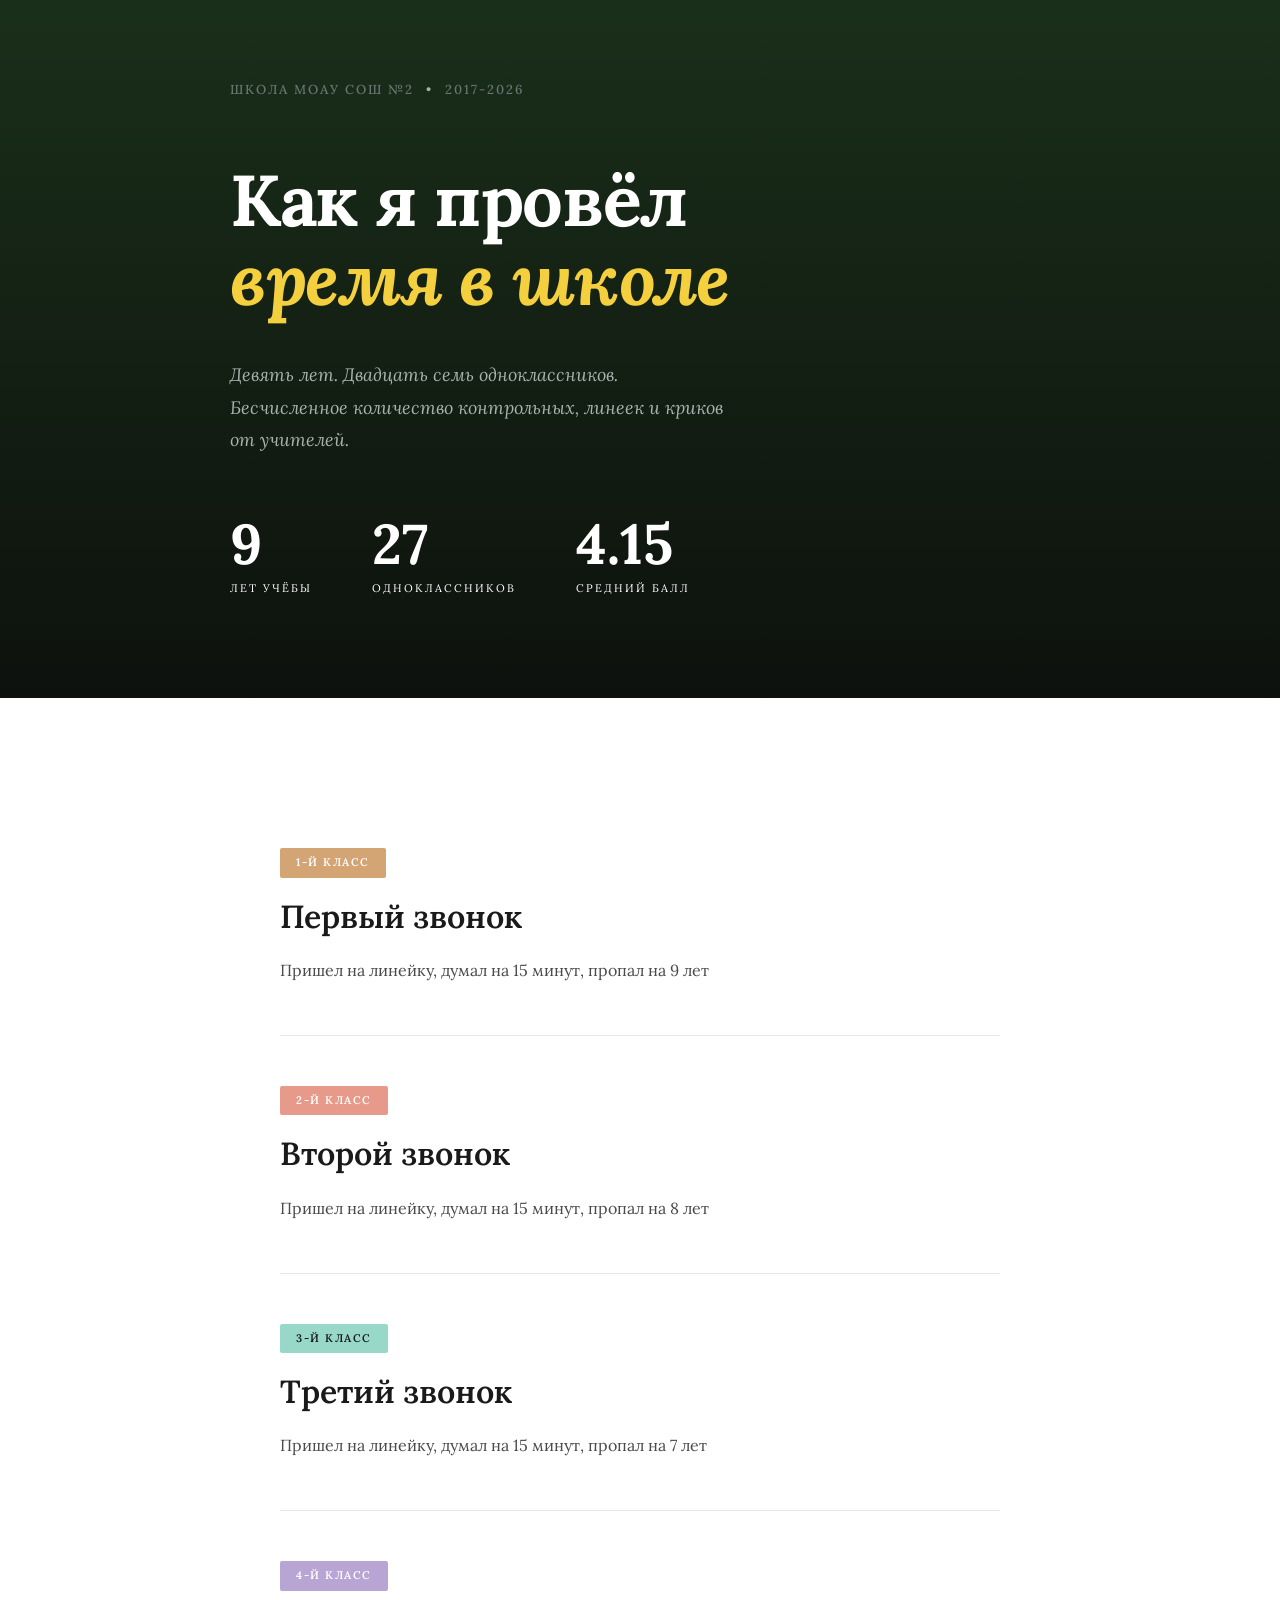
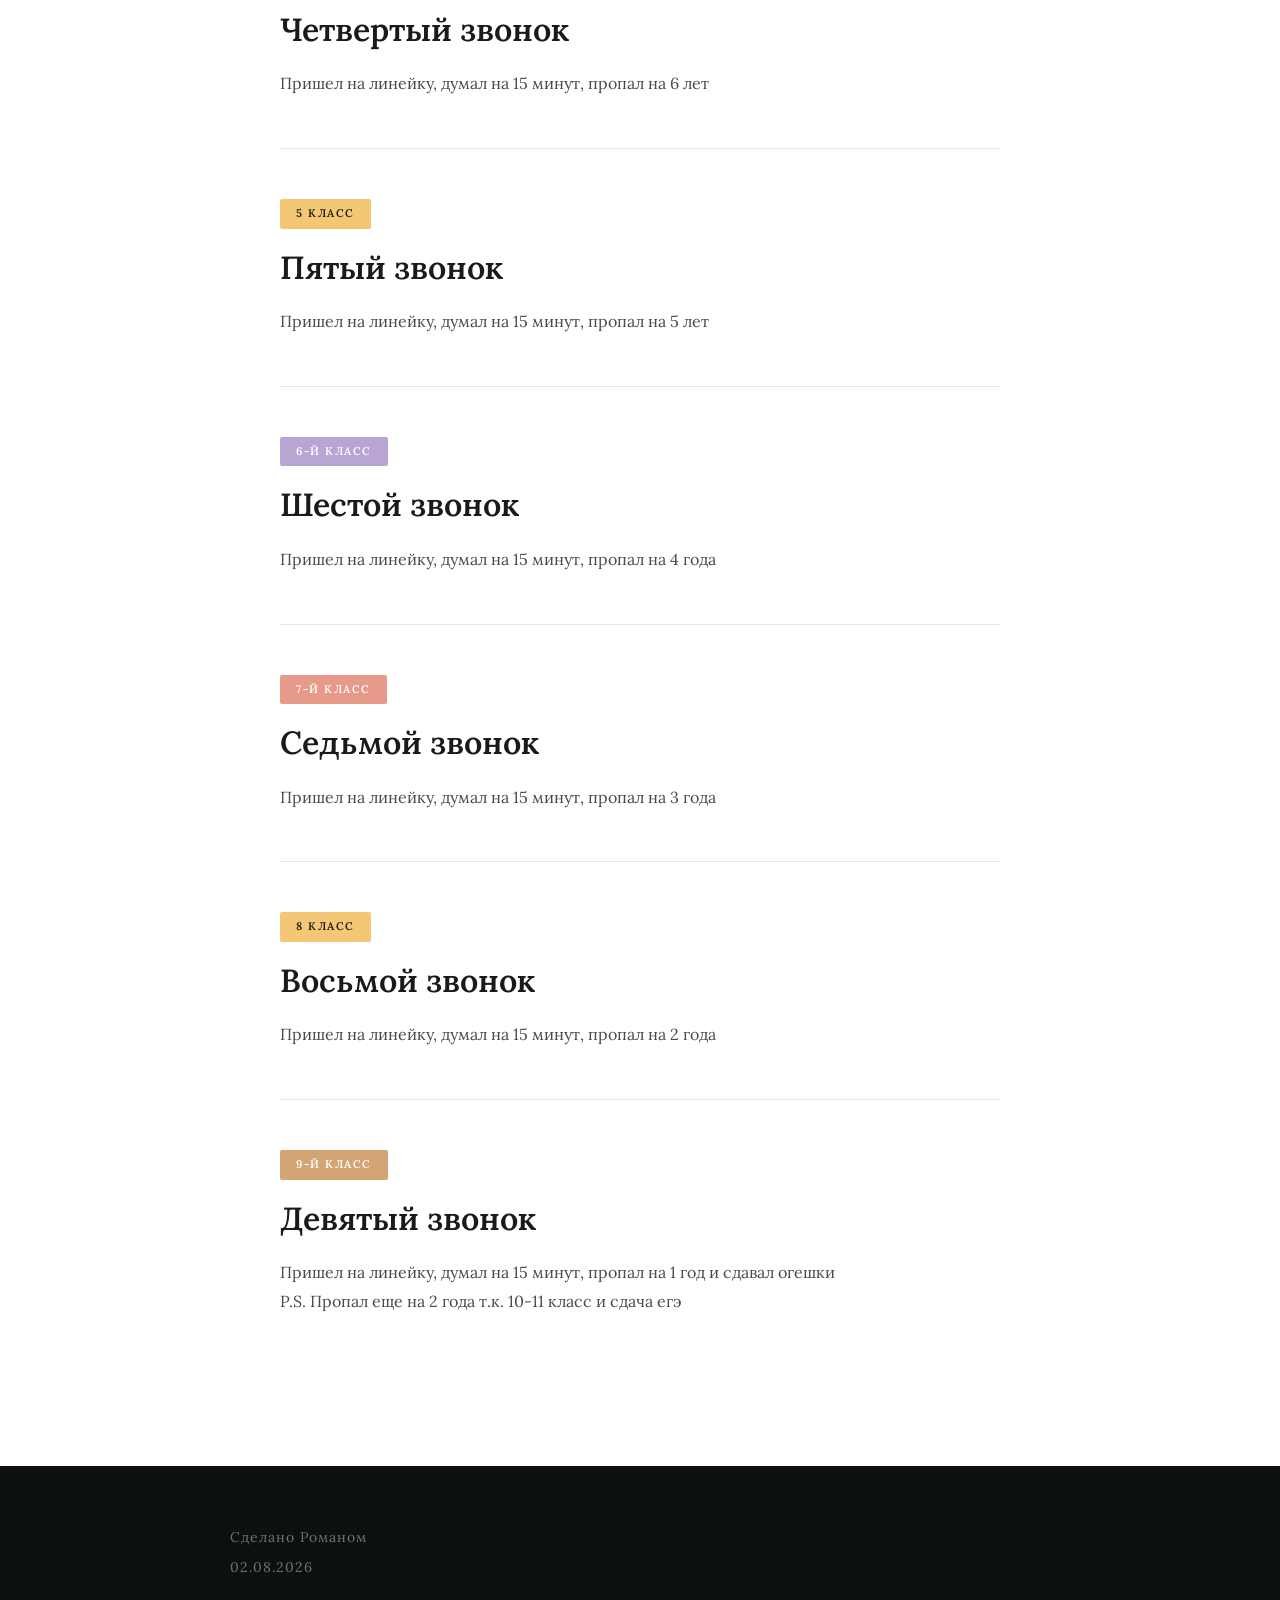
==== index.html @ ccbfd5a4 "Add files via upload" ====
<!DOCTYPE html>
<html lang="ru">
<head>
    <meta charset="UTF-8">
    <meta name="viewport" content="width=device-width, initial-scale=1.0">
    <title>Как я провёл время в школе — Школа МОАУ СОШ №2</title>
    <link rel="preconnect" href="https://fonts.googleapis.com">
    <link rel="preconnect" href="https://fonts.gstatic.com" crossorigin>
    <link href="https://fonts.googleapis.com/css2?family=Lora:ital,wght@0,400;0,500;0,600;0,700;1,400&display=swap" rel="stylesheet">
    <link rel="stylesheet" href="style.css">
</head>
<body>
    <section class="hero">
        <div class="container">
            <div class="school-header">
                <span>ШКОЛА МОАУ СОШ №2</span>
                <span class="divider">•</span>
                <time>2017-2026</time>
            </div>

            <h1 class="hero-title">
                Как я провёл<br>
                <span class="highlight">время в школе</span>
            </h1>

            <p class="hero-description">
                Девять лет. Двадцать семь одноклассников.<br>
                Бесчисленное количество контрольных, линеек и криков<br>
                от учителей.
            </p>

            <div class="statistics">
                <div class="stat-item">
                    <div class="stat-number">9</div>
                    <div class="stat-label">ЛЕТ УЧЁБЫ</div>
                </div>
                <div class="stat-item">
                    <div class="stat-number">27</div>
                    <div class="stat-label">ОДНОКЛАССНИКОВ</div>
                </div>
                <div class="stat-item">
                    <div class="stat-number">4.15</div>
                    <div class="stat-label">СРЕДНИЙ БАЛЛ</div>
                </div>
            </div>
        </div>
    </section>
    <section class="timeline">
        <div class="container">
            <article class="timeline-item">
                <div class="grade-badge badge-1">1-Й КЛАСС</div>
                <h2 class="timeline-title">Первый звонок</h2>
                <p class="timeline-text">
                    Пришел на линейку, думал на 15 минут, пропал на 9 лет
                </p>
            </article>

            <article class="timeline-item">
                <div class="grade-badge badge-2">2-Й КЛАСС</div>
                <h2 class="timeline-title">Второй звонок</h2>
                <p class="timeline-text">
                    Пришел на линейку, думал на 15 минут, пропал на 8 лет
                </p>
            </article>
            <article class="timeline-item">
                <div class="grade-badge badge-3">3-Й КЛАСС</div>
                <h2 class="timeline-title">Третий звонок</h2>
                <p class="timeline-text">
                   Пришел на линейку, думал на 15 минут, пропал на 7 лет
                </p>
            </article>
            <article class="timeline-item">
                <div class="grade-badge badge-4">4-Й КЛАСС</div>
                <h2 class="timeline-title">Четвертый звонок</h2>
                <p class="timeline-text">
                    Пришел на линейку, думал на 15 минут, пропал на 6 лет
                </p>
            </article>
            <article class="timeline-item">
                <div class="grade-badge badge-5">5 КЛАСС</div>
                <h2 class="timeline-title">Пятый звонок</h2>
                <p class="timeline-text">
                    Пришел на линейку, думал на 15 минут, пропал на 5 лет
                </p>
            </article>
            <article class="timeline-item">
                <div class="grade-badge badge-4">6-Й КЛАСС</div>
                <h2 class="timeline-title">Шестой звонок</h2>
                <p class="timeline-text">
                   Пришел на линейку, думал на 15 минут, пропал на 4 года
            </article>
             <article class="timeline-item">
                <div class="grade-badge badge-2">7-Й КЛАСС</div>
                <h2 class="timeline-title">Седьмой звонок</h2>
                <p class="timeline-text">
                    Пришел на линейку, думал на 15 минут, пропал на 3 года
                </p>
            </article>
             <article class="timeline-item">
                <div class="grade-badge badge-5">8 КЛАСС</div>
                <h2 class="timeline-title">Восьмой звонок</h2>
                <p class="timeline-text">
                   Пришел на линейку, думал на 15 минут, пропал на 2 года
                </p>
            </article>
              <article class="timeline-item">
                <div class="grade-badge badge-1">9-Й КЛАСС</div>
                <h2 class="timeline-title">Девятый звонок</h2>
                <p class="timeline-text">
                    Пришел на линейку, думал на 15 минут, пропал на 1 год и сдавал огешки<br>
                    P.S. Пропал еще на 2 года т.к. 10-11 класс и сдача егэ
                </p>
            </article>
        </div>
    </section>
    <footer class="footer">
        <div class="container">
            <p>Сделано Романом</p>
            <p class="footer-years">02.08.2026</p>
        </div>
    </footer>
</body>
</html>
---- style.css ----
* {
    margin: 0;
    padding: 0;
    box-sizing: border-box;
}

:root {
    --color-bg-dark: #0d110d;
    --color-bg-gradient-start: #1a2f1a;
    --color-bg-gradient-mid: #152415;
    --color-text-primary: #ffffff;
    --color-text-secondary: #a8b2ae;
    --color-text-muted: #6b7572;
    --color-gold: #f4d03f;
    --color-gold-light: #f7dc6f;
    --color-badge-1: #d4a574;
    --color-badge-2: #e89a8a;
    --color-badge-3: #98d8c8;
    --color-badge-4: #b8a5d4;
    --color-badge-5: #f4c774;
    --border-color: rgba(255, 255, 255, 0.08);
    --font-family: 'Lora', serif;
}

html {
    scroll-behavior: smooth;
}

body {
    font-family: var(--font-family);
    background-color: var(--color-bg-dark); /* Только тёмный цвет */
    color: var(--color-text-primary);
    line-height: 1.6;
    min-height: 100vh;
}

.container {
    max-width: 900px;
    margin: 0 auto;
    padding: 0 40px;
}


.hero {
    padding: 80px 0 100px;
    background: linear-gradient(180deg, #1a2f1a 0%, #0d110d 100%); /* Только тёмные цвета */
    position: relative;
}

.school-header {
    display: flex;
    align-items: center;
    gap: 12px;
    font-size: 13px;
    letter-spacing: 2px;
    text-transform: uppercase;
    color: var(--color-text-muted);
    margin-bottom: 60px;
    font-weight: 500;
}

.divider {
    color: var(--color-text-secondary);
}

.hero-title {
    font-size: clamp(42px, 8vw, 72px);
    font-weight: 700;
    line-height: 1.1;
    margin-bottom: 40px;
    letter-spacing: -0.02em;
}

.hero-title .highlight {
    color: var(--color-gold);
    font-style: italic;
    display: block;
}

.hero-description {
    font-size: 18px;
    line-height: 1.8;
    color: var(--color-text-secondary);
    margin-bottom: 60px;
    font-style: italic;
    font-weight: 400;
}
.statistics {
    display: flex;
    gap: 60px;
    margin-top: 60px;
}
.stat-item {
    text-align: left;
}
.stat-number {
    font-size: 56px;
    font-weight: 700;
    color: var(--color-text-primary);
    line-height: 1;
    margin-bottom: 8px;
}

.stat-label {
    font-size: 11px;
    letter-spacing: 2px;
    text-transform: uppercase;
    color: #0d110d
    font-weight: 500;
}
.timeline {
    padding: 100px 0;
    background: #ffffff; /* Чистый белый фон */
    color: #1a1a1a; /* Тёмный текст */
}

.timeline .container {
    max-width: 800px;
}
.timeline-item {
    padding: 50px 0;
    border-bottom: 1px solid #e8e8e8;
    opacity: 0;
    transform: translateY(30px);
    animation: fadeInUp 0.8s ease forwards;
}
.timeline-item:nth-child(1) { animation-delay: 0.1s; }
.timeline-item:nth-child(2) { animation-delay: 0.2s; }
.timeline-item:nth-child(3) { animation-delay: 0.3s; }
.timeline-item:nth-child(4) { animation-delay: 0.4s; }
.timeline-item:nth-child(5) { animation-delay: 0.5s; }
@keyframes fadeInUp {
    to {
        opacity: 1;
        transform: translateY(0);
    }
}
.timeline-item:last-child {
    border-bottom: none;
}
.grade-badge {
    display: inline-block;
    padding: 6px 16px;
    font-size: 11px;
    letter-spacing: 1.5px;
    text-transform: uppercase;
    font-weight: 600;
    margin-bottom: 20px;
    border-radius: 2px;
}
.badge-1 {
    background: var(--color-badge-1);
    color: #fff;
}
.badge-2 {
    background: var(--color-badge-2);
    color: #fff;
}
.badge-3 {
    background: var(--color-badge-3);
    color: #1a1a1a;
}
.badge-4 {
    background: var(--color-badge-4);
    color: #fff;
}
.badge-5 {
    background: var(--color-badge-5);
    color: #1a1a1a;
}
.timeline-title {
    font-size: 32px;
    font-weight: 600;
    color: #1a1a1a;
    margin-bottom: 20px;
    line-height: 1.2;
}
.timeline-text {
    font-size: 16px;
    line-height: 1.8;
    color: #4a4a4a;
    max-width: 600px;
}
.footer {
    padding: 60px 0;
    background: var(--color-bg-dark);
    color: var(--color-text-muted);
}
.footer p {
    font-size: 14px;
    color: var(--color-text-muted);
    letter-spacing: 1px;
    margin-bottom: 8px;
}
.footer-years {
    color: var(--color-text-secondary) ;
}
@media (max-width: 768px) {
    .container {
        padding: 0 24px;
    }

    .hero {
        padding: 60px 0 80px;
    }

    .hero-description {
        font-size: 16px;
    }

    .statistics {
        flex-direction: column;
        gap: 40px;
    }

    .stat-number {
        font-size: 48px;
    }

    .timeline {
        padding: 60px 0;
    }

    .timeline-title {
        font-size: 24px;
    }

    .timeline-text {
        font-size: 15px;
    }
}

@media (max-width: 480px) {
    .hero-title {
        font-size: 36px;
    }

    .stat-number {
        font-size: 40px;
    }

    .timeline-title {
        font-size: 22px;
    }
}
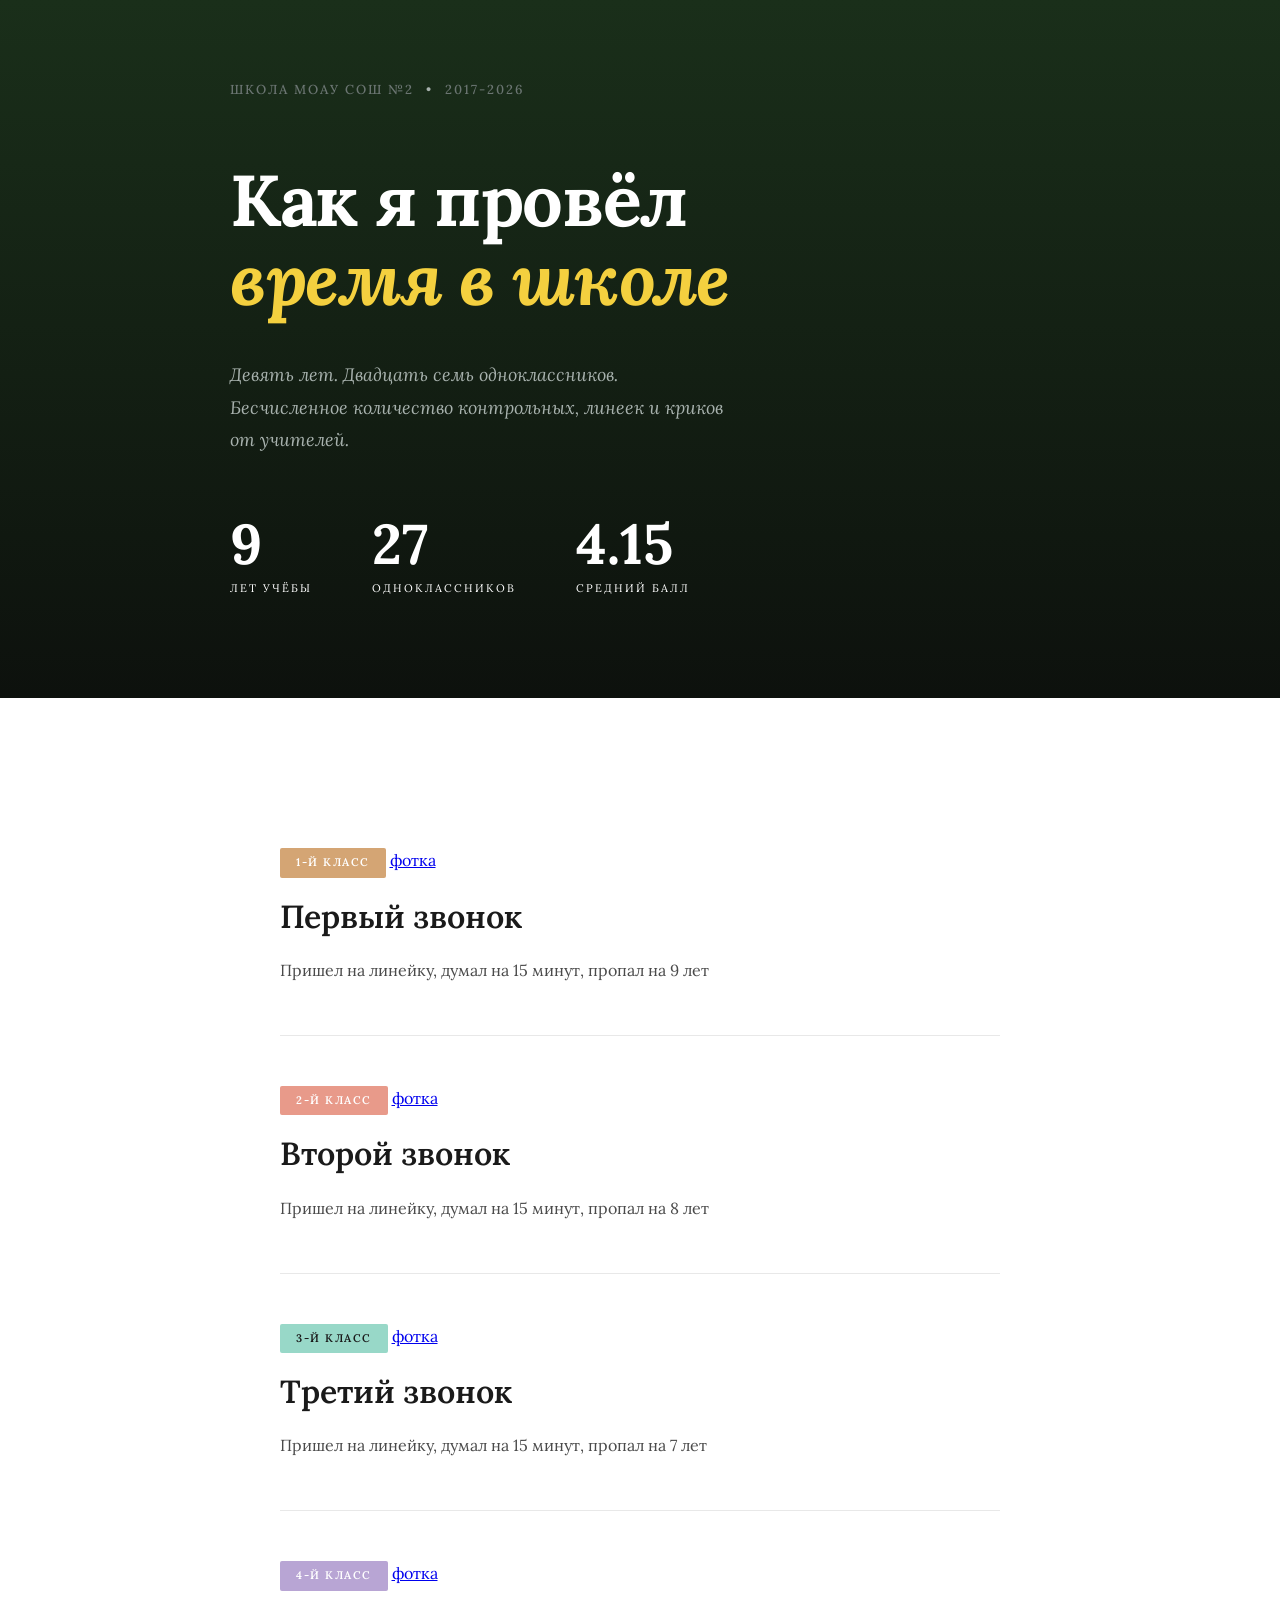
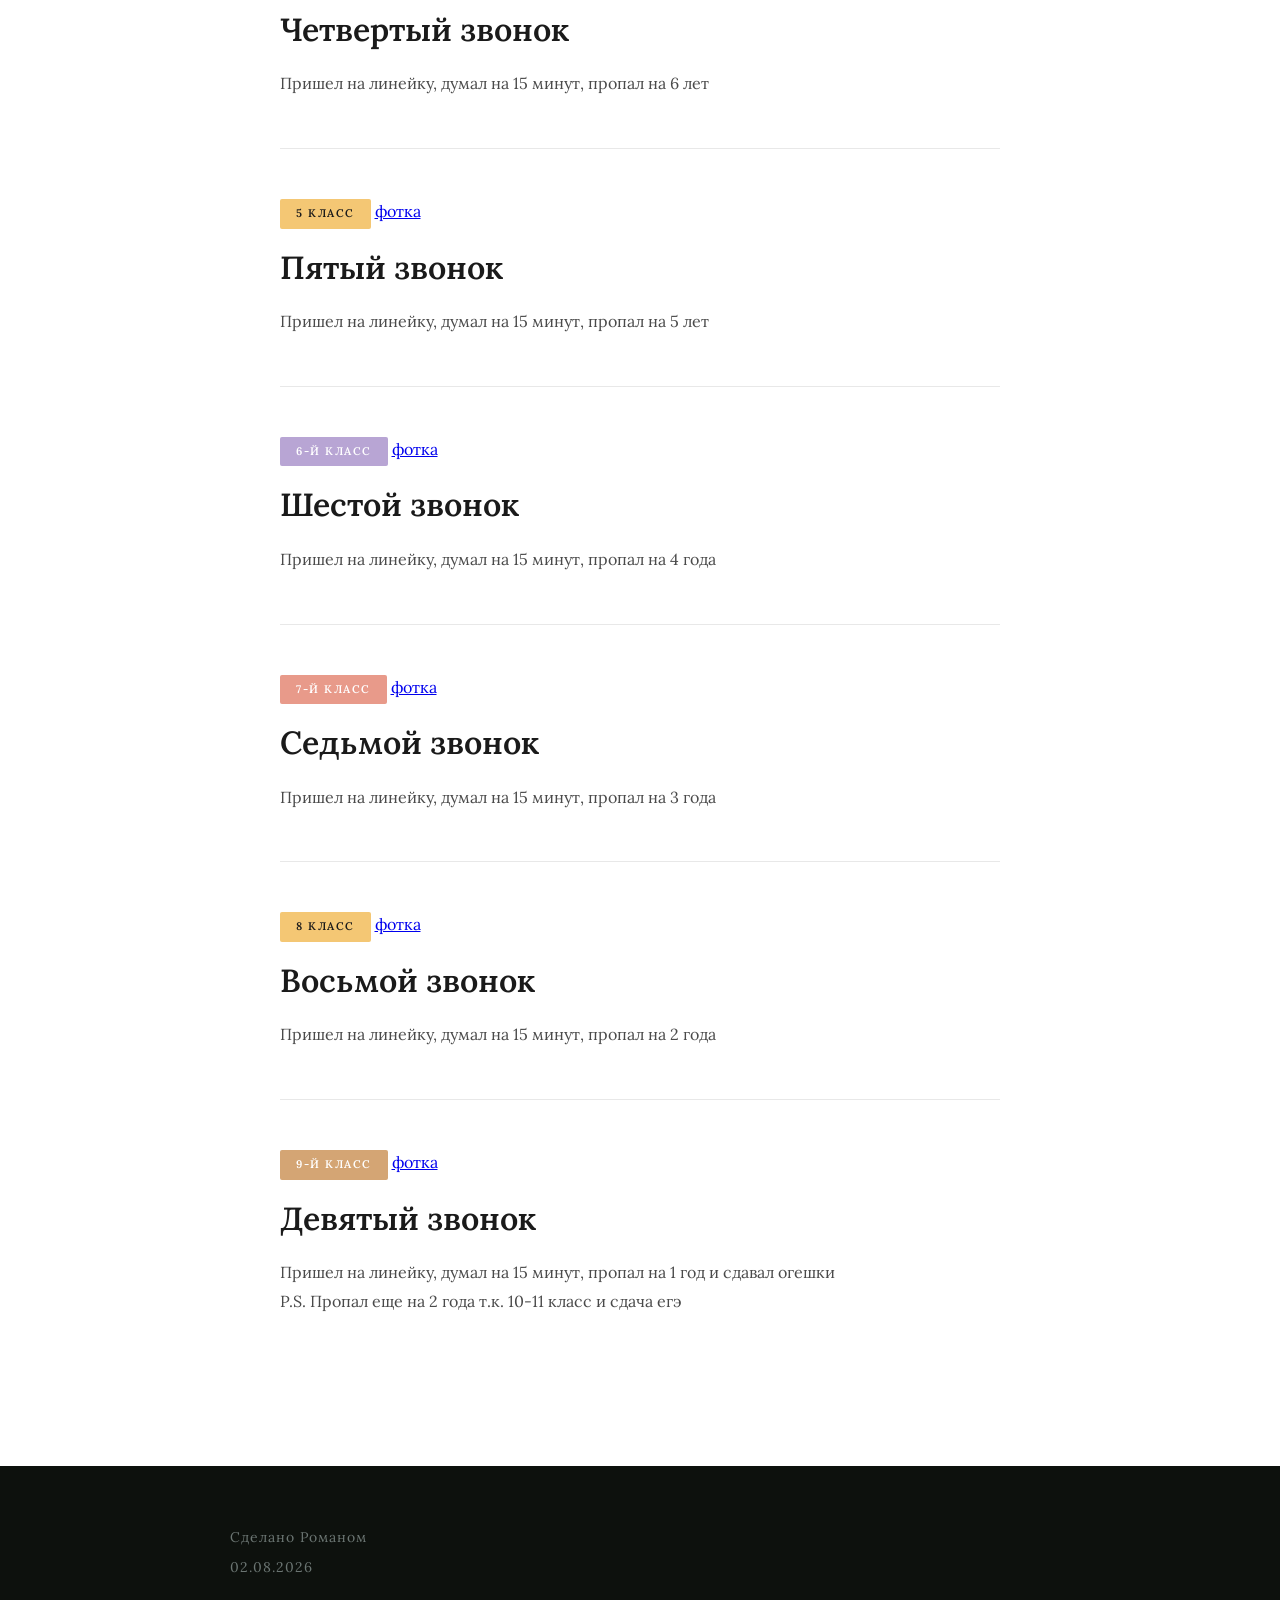
==== commit 2bb4c423: "Add files via upload" ====
--- a/index.html
+++ b/index.html
@@ -49,6 +49,7 @@
         <div class="container">
             <article class="timeline-item">
                 <div class="grade-badge badge-1">1-Й КЛАСС</div>
+                <a href="index1.html"> фотка</a>
                 <h2 class="timeline-title">Первый звонок</h2>
                 <p class="timeline-text">
                     Пришел на линейку, думал на 15 минут, пропал на 9 лет
@@ -57,6 +58,7 @@
 
             <article class="timeline-item">
                 <div class="grade-badge badge-2">2-Й КЛАСС</div>
+                 <a href="index1.html"> фотка</a>
                 <h2 class="timeline-title">Второй звонок</h2>
                 <p class="timeline-text">
                     Пришел на линейку, думал на 15 минут, пропал на 8 лет
@@ -64,6 +66,7 @@
             </article>
             <article class="timeline-item">
                 <div class="grade-badge badge-3">3-Й КЛАСС</div>
+                 <a href="index1.html"> фотка</a>
                 <h2 class="timeline-title">Третий звонок</h2>
                 <p class="timeline-text">
                    Пришел на линейку, думал на 15 минут, пропал на 7 лет
@@ -71,6 +74,7 @@
             </article>
             <article class="timeline-item">
                 <div class="grade-badge badge-4">4-Й КЛАСС</div>
+                 <a href="index1.html"> фотка</a>
                 <h2 class="timeline-title">Четвертый звонок</h2>
                 <p class="timeline-text">
                     Пришел на линейку, думал на 15 минут, пропал на 6 лет
@@ -78,6 +82,7 @@
             </article>
             <article class="timeline-item">
                 <div class="grade-badge badge-5">5 КЛАСС</div>
+                 <a href="index1.html"> фотка</a>
                 <h2 class="timeline-title">Пятый звонок</h2>
                 <p class="timeline-text">
                     Пришел на линейку, думал на 15 минут, пропал на 5 лет
@@ -85,12 +90,14 @@
             </article>
             <article class="timeline-item">
                 <div class="grade-badge badge-4">6-Й КЛАСС</div>
+                 <a href="index1.html"> фотка</a>
                 <h2 class="timeline-title">Шестой звонок</h2>
                 <p class="timeline-text">
                    Пришел на линейку, думал на 15 минут, пропал на 4 года
             </article>
              <article class="timeline-item">
                 <div class="grade-badge badge-2">7-Й КЛАСС</div>
+                 <a href="index1.html"> фотка</a>
                 <h2 class="timeline-title">Седьмой звонок</h2>
                 <p class="timeline-text">
                     Пришел на линейку, думал на 15 минут, пропал на 3 года
@@ -98,6 +105,7 @@
             </article>
              <article class="timeline-item">
                 <div class="grade-badge badge-5">8 КЛАСС</div>
+                 <a href="index1.html"> фотка</a>
                 <h2 class="timeline-title">Восьмой звонок</h2>
                 <p class="timeline-text">
                    Пришел на линейку, думал на 15 минут, пропал на 2 года
@@ -105,6 +113,7 @@
             </article>
               <article class="timeline-item">
                 <div class="grade-badge badge-1">9-Й КЛАСС</div>
+                 <a href="index1.html"> фотка</a>
                 <h2 class="timeline-title">Девятый звонок</h2>
                 <p class="timeline-text">
                     Пришел на линейку, думал на 15 минут, пропал на 1 год и сдавал огешки<br>
